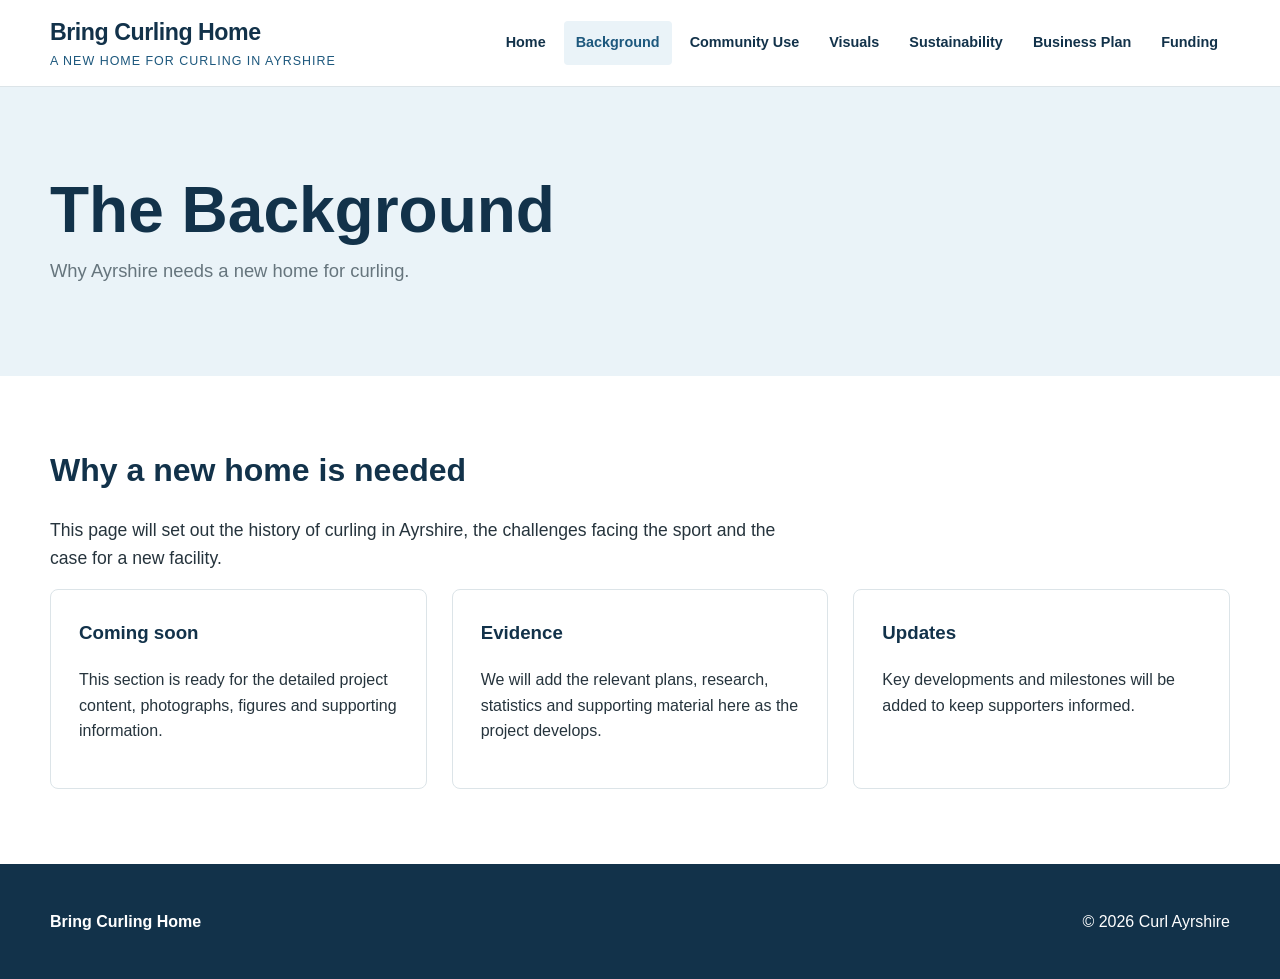
==== background.html @ b16c9050 "Initial commit" ====
<!DOCTYPE html>
<html lang="en-GB">
<head>
    <meta charset="UTF-8">
    <meta name="viewport" content="width=device-width, initial-scale=1.0">
    <meta name="description" content="Why Ayrshire needs a new home for curling.">
    <title>The Background | Bring Curling Home</title>
    <link rel="stylesheet" href="css/styles.css">
</head>
<body>
    <header class="site-header">
        <div class="container header-inner">
            <a class="brand" href="index.html">
                Bring Curling Home
                <span>A new home for curling in Ayrshire</span>
            </a>

            <button class="menu-toggle" aria-label="Open navigation" aria-expanded="false">☰</button>

            <nav class="main-nav" aria-label="Main navigation">
                <ul>
                <li><a href="index.html">Home</a></li>
                <li><a href="background.html" class="active">Background</a></li>
                <li><a href="community-use.html">Community Use</a></li>
                <li><a href="visuals.html">Visuals</a></li>
                <li><a href="sustainability.html">Sustainability</a></li>
                <li><a href="business-plan.html">Business Plan</a></li>
                <li><a href="funding.html">Funding</a></li>
                </ul>
            </nav>
        </div>
    </header>

    <main>
        <section class="page-hero">
            <div class="container">
                <h1>The Background</h1>
                <p>Why Ayrshire needs a new home for curling.</p>
            </div>
        </section>

        <section class="section">
            <div class="container">
                <h2>Why a new home is needed</h2>
                <p class="section-intro">This page will set out the history of curling in Ayrshire, the challenges facing the sport and the case for a new facility.</p>
                <div class="card-grid">
                    <div class="card"><h3>Coming soon</h3><p>This section is ready for the detailed project content, photographs, figures and supporting information.</p></div>
                    <div class="card"><h3>Evidence</h3><p>We will add the relevant plans, research, statistics and supporting material here as the project develops.</p></div>
                    <div class="card"><h3>Updates</h3><p>Key developments and milestones will be added to keep supporters informed.</p></div>
                </div>
            </div>
        </section>
    </main>

    <footer class="site-footer">
        <div class="container footer-inner">
            <p><strong>Bring Curling Home</strong></p>
            <p>&copy; 2026 Curl Ayrshire</p>
        </div>
    </footer>
    <script src="js/script.js"></script>
</body>
</html>
---- css/styles.css ----
/* Bring Curling Home - main stylesheet */

:root {
    --navy: #12324a;
    --blue: #1d587d;
    --light-blue: #eaf3f8;
    --white: #ffffff;
    --off-white: #f7f9fa;
    --text: #26343d;
    --muted: #66757d;
    --max-width: 1180px;
}

* {
    box-sizing: border-box;
}

html {
    scroll-behavior: smooth;
}

body {
    margin: 0;
    font-family: Arial, Helvetica, sans-serif;
    line-height: 1.6;
    color: var(--text);
    background: var(--white);
}

img {
    max-width: 100%;
    height: auto;
    display: block;
}

a {
    color: var(--blue);
}

.container {
    width: min(100% - 40px, var(--max-width));
    margin-inline: auto;
}

/* Header */

.site-header {
    background: var(--white);
    border-bottom: 1px solid #dce4e8;
    position: sticky;
    top: 0;
    z-index: 1000;
}

.header-inner {
    min-height: 86px;
    display: flex;
    align-items: center;
    justify-content: space-between;
    gap: 30px;
}

.brand {
    color: var(--navy);
    text-decoration: none;
    font-weight: 700;
    font-size: 1.45rem;
    letter-spacing: -0.02em;
}

.brand span {
    display: block;
    color: var(--blue);
    font-size: 0.78rem;
    font-weight: 400;
    letter-spacing: 0.08em;
    text-transform: uppercase;
}

/* Navigation */

.main-nav ul {
    list-style: none;
    margin: 0;
    padding: 0;
    display: flex;
    flex-wrap: wrap;
    gap: 6px;
}

.main-nav a {
    display: block;
    padding: 10px 12px;
    color: var(--navy);
    text-decoration: none;
    font-size: 0.9rem;
    font-weight: 600;
    border-radius: 4px;
}

.main-nav a:hover,
.main-nav a.active {
    background: var(--light-blue);
    color: var(--blue);
}

.menu-toggle {
    display: none;
    border: 0;
    background: transparent;
    color: var(--navy);
    font-size: 1.8rem;
    cursor: pointer;
}

/* Hero */

.hero {
    min-height: 500px;
    display: flex;
    align-items: center;
    background:
        linear-gradient(rgba(18, 50, 74, 0.78), rgba(18, 50, 74, 0.78)),
        url("../images/home/hero.jpg") center / cover no-repeat;
    color: var(--white);
}

.hero-content {
    max-width: 760px;
    padding: 80px 0;
}

.hero h1 {
    margin: 0 0 20px;
    font-size: clamp(2.5rem, 6vw, 4.8rem);
    line-height: 1.05;
    letter-spacing: -0.04em;
}

.hero p {
    max-width: 680px;
    margin: 0;
    font-size: 1.25rem;
}

/* Interior page hero */

.page-hero {
    padding: 90px 0;
    background: var(--light-blue);
}

.page-hero h1 {
    margin: 0 0 12px;
    color: var(--navy);
    font-size: clamp(2.3rem, 5vw, 4rem);
    line-height: 1.05;
}

.page-hero p {
    margin: 0;
    max-width: 720px;
    font-size: 1.15rem;
    color: var(--muted);
}

/* Content */

.section {
    padding: 75px 0;
}

.section-alt {
    background: var(--off-white);
}

.section h2 {
    margin-top: 0;
    color: var(--navy);
    font-size: 2rem;
    line-height: 1.2;
}

.section-intro {
    max-width: 760px;
    font-size: 1.1rem;
}

.content-grid {
    display: grid;
    grid-template-columns: repeat(2, minmax(0, 1fr));
    gap: 40px;
    align-items: start;
}

.card-grid {
    display: grid;
    grid-template-columns: repeat(3, minmax(0, 1fr));
    gap: 25px;
}

.card {
    padding: 28px;
    background: var(--white);
    border: 1px solid #dce4e8;
    border-radius: 8px;
}

.card h3 {
    margin-top: 0;
    color: var(--navy);
}

.button {
    display: inline-block;
    margin-top: 24px;
    padding: 12px 22px;
    background: var(--blue);
    color: var(--white);
    text-decoration: none;
    font-weight: 700;
    border-radius: 4px;
}

.button:hover {
    background: var(--navy);
}

/* Footer */

.site-footer {
    padding: 45px 0;
    background: var(--navy);
    color: var(--white);
}

.footer-inner {
    display: flex;
    justify-content: space-between;
    gap: 30px;
    flex-wrap: wrap;
}

.site-footer p {
    margin: 0;
}

.site-footer a {
    color: var(--white);
}

/* Responsive */

@media (max-width: 900px) {
    .menu-toggle {
        display: block;
    }

    .main-nav {
        display: none;
        width: 100%;
    }

    .main-nav.open {
        display: block;
    }

    .header-inner {
        flex-wrap: wrap;
        padding: 15px 0;
    }

    .main-nav ul {
        flex-direction: column;
        padding-bottom: 10px;
    }

    .main-nav a {
        padding: 9px 0;
    }

    .content-grid,
    .card-grid {
        grid-template-columns: 1fr;
    }

    .hero {
        min-height: 440px;
    }
}

@media (max-width: 600px) {
    .container {
        width: min(100% - 28px, var(--max-width));
    }

    .section {
        padding: 55px 0;
    }

    .page-hero {
        padding: 65px 0;
    }
}
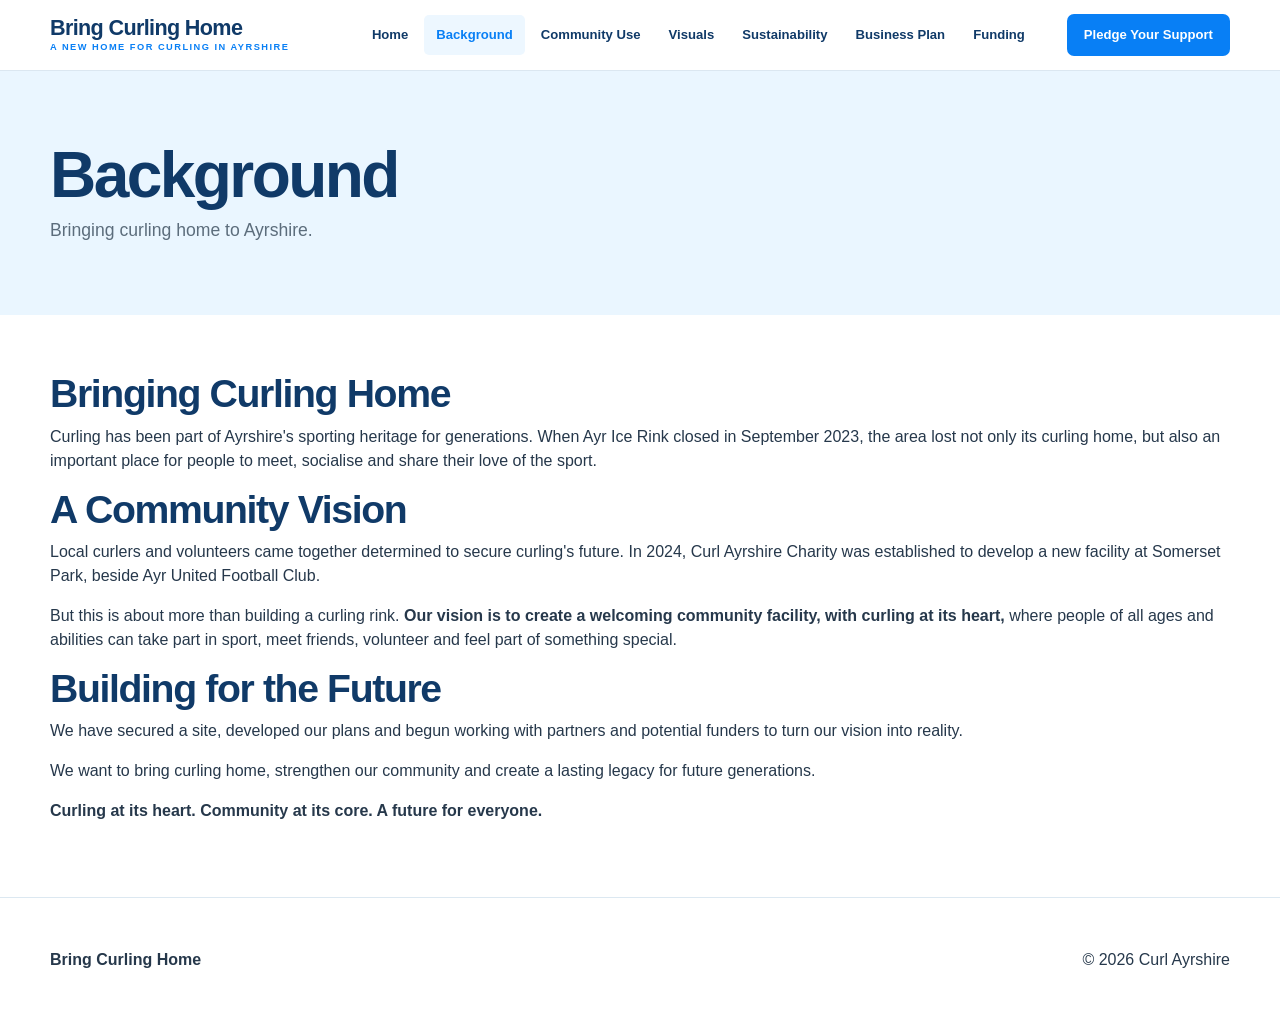
==== commit 6ec7c34f: "populate" ====
--- a/background.html
+++ b/background.html
@@ -28,29 +28,67 @@
                 <li><a href="funding.html">Funding</a></li>
                 </ul>
             </nav>
+            <a class="header-cta"
+   href="https://forms.cloud.microsoft/e/AGbmvTRy5J"
+   target="_blank"
+   rel="noopener noreferrer">Pledge Your Support</a>
         </div>
     </header>
 
-    <main>
-        <section class="page-hero">
-            <div class="container">
-                <h1>The Background</h1>
-                <p>Why Ayrshire needs a new home for curling.</p>
-            </div>
-        </section>
+<main>
+    <section class="page-hero">
+        <div class="container">
+            <h1>Background</h1>
+            <p>Bringing curling home to Ayrshire.</p>
+        </div>
+    </section>
 
-        <section class="section">
-            <div class="container">
-                <h2>Why a new home is needed</h2>
-                <p class="section-intro">This page will set out the history of curling in Ayrshire, the challenges facing the sport and the case for a new facility.</p>
-                <div class="card-grid">
-                    <div class="card"><h3>Coming soon</h3><p>This section is ready for the detailed project content, photographs, figures and supporting information.</p></div>
-                    <div class="card"><h3>Evidence</h3><p>We will add the relevant plans, research, statistics and supporting material here as the project develops.</p></div>
-                    <div class="card"><h3>Updates</h3><p>Key developments and milestones will be added to keep supporters informed.</p></div>
-                </div>
-            </div>
-        </section>
-    </main>
+    <section class="section">
+        <div class="container">
+            <h2>Bringing Curling Home</h2>
+            <p>
+                Curling has been part of Ayrshire's sporting heritage
+                for generations. When Ayr Ice Rink closed in September
+                2023, the area lost not only its curling home, but also
+                an important place for people to meet, socialise and
+                share their love of the sport.
+            </p>
+
+            <h2>A Community Vision</h2>
+            <p>
+                Local curlers and volunteers came together determined
+                to secure curling's future. In 2024, Curl Ayrshire
+                Charity was established to develop a new facility at
+                Somerset Park, beside Ayr United Football Club.
+            </p>
+
+            <p>
+                But this is about more than building a curling rink.
+                <strong>Our vision is to create a welcoming community
+                facility, with curling at its heart,</strong> where
+                people of all ages and abilities can take part in sport,
+                meet friends, volunteer and feel part of something special.
+            </p>
+
+            <h2>Building for the Future</h2>
+            <p>
+                We have secured a site, developed our plans and begun
+                working with partners and potential funders to turn
+                our vision into reality.
+            </p>
+
+            <p>
+                We want to bring curling home, strengthen our community
+                and create a lasting legacy for future generations.
+            </p>
+
+            <p class="section-intro">
+                <strong>Curling at its heart. Community at its core.
+                A future for everyone.</strong>
+            </p>
+        </div>
+    </section>
+</main>
 
     <footer class="site-footer">
         <div class="container footer-inner">
--- a/css/styles.css
+++ b/css/styles.css
@@ -1,304 +1,675 @@
-/* Bring Curling Home - main stylesheet */
+/* Bring Curling Home */
 
 :root {
-    --navy: #12324a;
-    --blue: #1d587d;
-    --light-blue: #eaf3f8;
+    --navy: #103a68;
+    --blue: #087ff5;
+    --blue-dark: #075fba;
+    --sky: #eaf6ff;
+    --pale-blue: #f2f9ff;
+    --text: #26384b;
+    --muted: #5c6d7c;
     --white: #ffffff;
-    --off-white: #f7f9fa;
-    --text: #26343d;
-    --muted: #66757d;
+    --border: #c9dff1;
     --max-width: 1180px;
 }
 
-* {
-    box-sizing: border-box;
-}
-
-html {
-    scroll-behavior: smooth;
-}
+* { box-sizing: border-box; }
+
+html { scroll-behavior: smooth; }
 
 body {
     margin: 0;
     font-family: Arial, Helvetica, sans-serif;
-    line-height: 1.6;
     color: var(--text);
     background: var(--white);
-}
-
-img {
-    max-width: 100%;
-    height: auto;
-    display: block;
-}
-
-a {
-    color: var(--blue);
-}
-
-.container {
-    width: min(100% - 40px, var(--max-width));
-    margin-inline: auto;
-}
+    line-height: 1.5;
+}
+
+img { max-width: 100%; height: auto; display: block; }
+
+a { color: inherit; }
 
 /* Header */
 
 .site-header {
-    background: var(--white);
-    border-bottom: 1px solid #dce4e8;
+    background: rgba(255,255,255,.97);
+    border-bottom: 1px solid #dbe7f1;
     position: sticky;
     top: 0;
     z-index: 1000;
 }
 
 .header-inner {
-    min-height: 86px;
-    display: flex;
-    align-items: center;
-    justify-content: space-between;
+    min-height: 70px;
+    display: flex;
+    align-items: center;
     gap: 30px;
 }
 
 .brand {
-    color: var(--navy);
-    text-decoration: none;
-    font-weight: 700;
-    font-size: 1.45rem;
-    letter-spacing: -0.02em;
+    margin-right: auto;
+    text-decoration: none;
+    color: var(--navy);
+    font-weight: 800;
+    font-size: 1.35rem;
+    line-height: 1.05;
+    letter-spacing: -.03em;
 }
 
 .brand span {
     display: block;
+    margin-top: 4px;
     color: var(--blue);
-    font-size: 0.78rem;
-    font-weight: 400;
-    letter-spacing: 0.08em;
+    font-size: .58rem;
+    letter-spacing: .16em;
     text-transform: uppercase;
-}
-
-/* Navigation */
+    font-weight: 700;
+}
 
 .main-nav ul {
     list-style: none;
+    padding: 0;
     margin: 0;
-    padding: 0;
-    display: flex;
-    flex-wrap: wrap;
-    gap: 6px;
+    display: flex;
+    align-items: center;
+    gap: 4px;
 }
 
 .main-nav a {
     display: block;
     padding: 10px 12px;
-    color: var(--navy);
-    text-decoration: none;
-    font-size: 0.9rem;
-    font-weight: 600;
-    border-radius: 4px;
+    border-radius: 5px;
+    text-decoration: none;
+    color: var(--navy);
+    font-size: .82rem;
+    font-weight: 700;
 }
 
 .main-nav a:hover,
 .main-nav a.active {
-    background: var(--light-blue);
     color: var(--blue);
-}
+    background: #edf7ff;
+}
+
+.header-cta {
+    display: inline-block;
+    padding: 11px 17px;
+    border-radius: 7px;
+    background: var(--blue);
+    color: var(--white) !important;
+    text-decoration: none;
+    font-weight: 700;
+    font-size: .82rem;
+    white-space: nowrap;
+}
+
+.header-cta:hover { background: var(--blue-dark); }
 
 .menu-toggle {
     display: none;
     border: 0;
     background: transparent;
     color: var(--navy);
-    font-size: 1.8rem;
+    font-size: 1.7rem;
     cursor: pointer;
 }
 
-/* Hero */
-
-.hero {
-    min-height: 500px;
-    display: flex;
-    align-items: center;
-    background:
-        linear-gradient(rgba(18, 50, 74, 0.78), rgba(18, 50, 74, 0.78)),
-        url("../images/home/hero.jpg") center / cover no-repeat;
-    color: var(--white);
-}
-
-.hero-content {
-    max-width: 760px;
-    padding: 80px 0;
-}
-
-.hero h1 {
-    margin: 0 0 20px;
-    font-size: clamp(2.5rem, 6vw, 4.8rem);
-    line-height: 1.05;
-    letter-spacing: -0.04em;
-}
-
-.hero p {
-    max-width: 680px;
-    margin: 0;
-    font-size: 1.25rem;
-}
-
-/* Interior page hero */
-
-.page-hero {
-    padding: 90px 0;
-    background: var(--light-blue);
-}
-
-.page-hero h1 {
-    margin: 0 0 12px;
-    color: var(--navy);
-    font-size: clamp(2.3rem, 5vw, 4rem);
-    line-height: 1.05;
-}
-
-.page-hero p {
-    margin: 0;
-    max-width: 720px;
-    font-size: 1.15rem;
-    color: var(--muted);
-}
-
-/* Content */
-
-.section {
-    padding: 75px 0;
-}
-
-.section-alt {
-    background: var(--off-white);
-}
-
-.section h2 {
-    margin-top: 0;
-    color: var(--navy);
-    font-size: 2rem;
-    line-height: 1.2;
-}
-
-.section-intro {
-    max-width: 760px;
-    font-size: 1.1rem;
-}
-
-.content-grid {
-    display: grid;
-    grid-template-columns: repeat(2, minmax(0, 1fr));
-    gap: 40px;
-    align-items: start;
-}
-
-.card-grid {
-    display: grid;
-    grid-template-columns: repeat(3, minmax(0, 1fr));
-    gap: 25px;
-}
-
-.card {
-    padding: 28px;
-    background: var(--white);
-    border: 1px solid #dce4e8;
-    border-radius: 8px;
-}
-
-.card h3 {
-    margin-top: 0;
-    color: var(--navy);
+/* Shared */
+
+.container {
+    width: min(100% - 40px, var(--max-width));
+    margin-inline: auto;
+}
+
+.eyebrow {
+    margin: 0 0 7px;
+    color: var(--navy);
+    font-size: .75rem;
+    font-weight: 800;
+    letter-spacing: .2em;
+    text-transform: uppercase;
 }
 
 .button {
-    display: inline-block;
-    margin-top: 24px;
-    padding: 12px 22px;
+    display: inline-flex;
+    align-items: center;
+    gap: 12px;
+    padding: 13px 20px;
+    border-radius: 6px;
     background: var(--blue);
     color: var(--white);
     text-decoration: none;
     font-weight: 700;
-    border-radius: 4px;
-}
-
-.button:hover {
+    font-size: .9rem;
+}
+
+.button:hover { background: var(--blue-dark); }
+
+.button-outline {
+    background: transparent;
+    border: 2px solid var(--white);
+}
+
+.button-outline:hover {
+    background: var(--white);
+    color: var(--navy);
+}
+
+.button::after {
+    content: "→";
+    font-size: 1.1rem;
+}
+
+/* Homepage hero */
+
+.hero {
+    min-height: 515px;
+    display: flex;
+    align-items: center;
+    color: var(--white);
+    background:
+        linear-gradient(90deg, rgba(4,30,56,.88) 0%, rgba(4,30,56,.68) 42%, rgba(4,30,56,.18) 75%),
+        url("../images/home/hero-temp.jpg") center / cover no-repeat;
+}
+
+.hero-content {
+    max-width: 610px;
+    padding: 80px 0;
+}
+
+.hero .eyebrow { color: var(--white); }
+
+.hero h1 {
+    margin: 0 0 14px;
+    font-size: clamp(3.1rem, 6vw, 5rem);
+    line-height: .94;
+    letter-spacing: -.045em;
+}
+
+.hero p {
+    max-width: 560px;
+    margin: 0 0 24px;
+    font-size: 1.15rem;
+    line-height: 1.35;
+    font-weight: 600;
+}
+
+.hero-actions {
+    display: flex;
+    flex-wrap: wrap;
+    gap: 14px;
+}
+
+/* Sections */
+
+.section { padding: 58px 0; }
+
+.section-alt { background: var(--sky); }
+
+.section h2 {
+    margin: 0 0 9px;
+    color: var(--navy);
+    font-size: clamp(2rem, 3.25vw, 2.45rem);
+    line-height: 1.08;
+    letter-spacing: -.035em;
+}
+
+.section p { margin-top: 0; }
+
+.split {
+    display: grid;
+    grid-template-columns: 0.92fr 1.32fr;
+    gap: 54px;
+    align-items: center;
+}
+
+.split-image {
+    border-radius: 6px;
+    overflow: hidden;
+}
+
+.split-image img {
+    width: 100%;
+    height: 320px;
+    object-fit: cover;
+    object-position: center;
+}
+
+.section-copy { max-width: 560px; }
+
+.section-copy .button { margin-top: 8px; }
+
+/* Three feature points */
+
+.feature-intro {
+    max-width: 760px;
+    margin-bottom: 26px;
+}
+
+.features {
+    display: grid;
+    grid-template-columns: repeat(3, 1fr);
+    gap: 0;
+}
+
+.feature {
+    padding: 12px 28px 8px 0;
+    display: grid;
+    grid-template-columns: 58px 1fr;
+    gap: 16px;
+    border-right: 1px solid #a8d1ee;
+}
+
+.feature + .feature {
+    padding-left: 28px;
+}
+
+.feature:last-child {
+    border-right: 0;
+    padding-right: 0;
+}
+
+.feature-icon {
+    width: 58px;
+    height: 58px;
+    display: grid;
+    place-items: center;
+    border: 1px solid #a8d8ff;
+    border-radius: 50%;
+    background: #f4fbff;
+    color: var(--blue);
+    font-size: 1.55rem;
+    font-weight: 800;
+}
+
+.feature h3 {
+    margin: 2px 0 5px;
+    color: var(--navy);
+    font-size: 1.02rem;
+}
+
+.feature p {
+    margin: 0;
+    font-size: .9rem;
+}
+
+/* Image cards */
+
+.image-cards {
+    display: grid;
+    grid-template-columns: repeat(3, 1fr);
+    gap: 16px;
+}
+
+.image-card {
+    position: relative;
+    min-height: 220px;
+    overflow: hidden;
+    border-radius: 6px;
+    color: var(--white);
+    text-decoration: none;
     background: var(--navy);
 }
 
+.image-card img {
+    width: 100%;
+    height: 100%;
+    min-height: 190px;
+    object-fit: cover;
+    transition: transform .25s ease;
+}
+
+.image-card:hover img { transform: scale(1.03); }
+
+.image-card::after {
+    content: "";
+    position: absolute;
+    inset: 35% 0 0;
+    background: linear-gradient(transparent, rgba(0,22,46,.92));
+}
+
+.image-card-content {
+    position: absolute;
+    z-index: 2;
+    left: 20px;
+    right: 20px;
+    bottom: 18px;
+}
+
+.image-card h3 {
+    margin: 0 0 3px;
+    font-size: 1.3rem;
+}
+
+.image-card p {
+    margin: 0;
+    max-width: 270px;
+    font-size: .82rem;
+}
+
+/* Progress */
+
+.progress {
+    display: grid;
+    grid-template-columns: repeat(4, 1fr);
+    gap: 0;
+    margin-top: 28px;
+}
+
+.progress-item {
+    position: relative;
+    padding-right: 24px;
+}
+
+.progress-item:not(:last-child)::after {
+    content: "";
+    position: absolute;
+    top: 21px;
+    left: 45px;
+    right: 10px;
+    height: 3px;
+    background: #8bc7f6;
+}
+
+.progress-icon {
+    position: relative;
+    z-index: 2;
+    width: 44px;
+    height: 44px;
+    display: grid;
+    place-items: center;
+    margin-bottom: 10px;
+    border: 2px solid #82c6fa;
+    border-radius: 50%;
+    background: var(--white);
+    color: var(--blue);
+    font-weight: 800;
+}
+
+.progress h3 {
+    margin: 0 0 4px;
+    color: var(--navy);
+    font-size: .95rem;
+}
+
+.progress p {
+    margin: 0;
+    font-size: .82rem;
+    max-width: 220px;
+}
+
+.progress-heading {
+    display: flex;
+    align-items: end;
+    justify-content: space-between;
+    gap: 20px;
+}
+
+.progress-link {
+    color: var(--blue);
+    border: 1px solid #8bc7f6;
+    padding: 8px 14px;
+    border-radius: 5px;
+    text-decoration: none;
+    font-size: .82rem;
+    font-weight: 700;
+}
+
+/* Support banner */
+
+.support {
+    padding: 55px 0;
+    color: var(--white);
+    background:
+        linear-gradient(90deg, rgba(3,30,57,.92), rgba(3,30,57,.6)),
+        url("../images/home/hero-temp.jpg") center / cover no-repeat;
+}
+
+.support-inner {
+    display: grid;
+    grid-template-columns: 1.3fr .8fr;
+    gap: 50px;
+    align-items: center;
+}
+
+.support h2 {
+    margin: 0 0 8px;
+    color: var(--white);
+    font-size: clamp(2rem, 4vw, 2.7rem);
+}
+
+.support p {
+    max-width: 650px;
+    margin: 0;
+    font-size: 1rem;
+}
+
+.support-actions {
+    display: flex;
+    flex-direction: column;
+    gap: 12px;
+}
+
+/* Interior page hero */
+
+.page-hero {
+    padding: 72px 0;
+    background: var(--sky);
+}
+
+.page-hero h1 {
+    margin: 0 0 10px;
+    color: var(--navy);
+    font-size: clamp(2.5rem, 5vw, 4rem);
+    line-height: 1;
+    letter-spacing: -.04em;
+}
+
+.page-hero p {
+    max-width: 760px;
+    margin: 0;
+    color: var(--muted);
+    font-size: 1.1rem;
+}
+
 /* Footer */
 
 .site-footer {
-    padding: 45px 0;
-    background: var(--navy);
-    color: var(--white);
+    padding: 34px 0;
+    background: var(--white);
+    border-top: 1px solid #dce8f1;
 }
 
 .footer-inner {
     display: flex;
+    align-items: center;
     justify-content: space-between;
-    gap: 30px;
+    gap: 25px;
     flex-wrap: wrap;
 }
 
-.site-footer p {
-    margin: 0;
-}
-
-.site-footer a {
-    color: var(--white);
+.footer-brand {
+    color: var(--navy);
+    font-weight: 800;
+    font-size: 1.05rem;
+}
+
+.footer-links {
+    display: flex;
+    flex-wrap: wrap;
+    gap: 16px;
+}
+
+.footer-links a {
+    color: var(--navy);
+    text-decoration: none;
+    font-size: .78rem;
+    font-weight: 700;
+}
+
+.footer-charity {
+    color: var(--blue);
+    text-decoration: none;
+    font-size: .78rem;
+    font-weight: 700;
 }
 
 /* Responsive */
 
-@media (max-width: 900px) {
-    .menu-toggle {
-        display: block;
+@media (max-width: 1000px) {
+    .main-nav a { padding-inline: 8px; font-size: .78rem; }
+    .header-cta { display: none; }
+}
+
+@media (max-width: 850px) {
+    .menu-toggle { display: block; }
+
+    .header-inner {
+        min-height: 68px;
+        flex-wrap: wrap;
+        padding: 10px 0;
     }
 
     .main-nav {
         display: none;
         width: 100%;
-    }
-
-    .main-nav.open {
-        display: block;
-    }
-
-    .header-inner {
-        flex-wrap: wrap;
-        padding: 15px 0;
-    }
+        order: 3;
+    }
+
+    .main-nav.open { display: block; }
 
     .main-nav ul {
         flex-direction: column;
-        padding-bottom: 10px;
-    }
-
-    .main-nav a {
-        padding: 9px 0;
-    }
-
-    .content-grid,
-    .card-grid {
+        align-items: stretch;
+        padding-bottom: 8px;
+    }
+
+    .main-nav a { padding: 9px 4px; }
+
+    .split,
+    .support-inner {
         grid-template-columns: 1fr;
     }
 
-    .hero {
-        min-height: 440px;
-    }
+    .features,
+    .image-cards {
+        grid-template-columns: 1fr;
+        gap: 20px;
+    }
+
+    .feature,
+    .feature + .feature {
+        padding: 15px 0;
+        border-right: 0;
+        border-bottom: 1px solid #a8d1ee;
+    }
+
+    .feature:last-child { border-bottom: 0; }
+
+    .progress {
+        grid-template-columns: 1fr 1fr;
+        gap: 28px 20px;
+    }
+
+    .progress-item::after { display: none; }
 }
 
 @media (max-width: 600px) {
-    .container {
-        width: min(100% - 28px, var(--max-width));
-    }
-
-    .section {
-        padding: 55px 0;
-    }
-
-    .page-hero {
-        padding: 65px 0;
-    }
-}
+    .container { width: min(100% - 28px, var(--max-width)); }
+    .hero { min-height: 520px; }
+    .hero-content { padding: 65px 0; }
+    .hero h1 { font-size: 3rem; }
+    .section { padding: 48px 0; }
+    .progress { grid-template-columns: 1fr; }
+    .progress-heading { align-items: start; flex-direction: column; }
+}
+
+.funding-list {
+    padding-left: 22px;
+    margin-bottom: 30px;
+}
+
+.funding-list li {
+    margin-bottom: 8px;
+}
+
+.funding-actions .card {
+    height: 100%;
+}
+
+.pledge-content {
+    display: flex;
+    align-items: center;
+    gap: 16px;
+}
+
+.pledge-text {
+    flex: 1;
+    min-width: 0;
+}
+
+.pledge-qr {
+    display: block;
+    width: 120px;
+    height: auto;
+    flex-shrink: 0;
+}
+
+@media (max-width: 600px) {
+    .pledge-content {
+        align-items: flex-start;
+        gap: 10px;
+    }
+
+    .pledge-qr {
+        width: 95px;
+    }
+}
+/* Funding page action tiles */
+.funding-actions {
+    display: grid;
+    grid-template-columns: repeat(2, minmax(0, 1fr));
+    gap: 24px;
+    margin-top: 24px;
+}
+
+.funding-actions .card {
+    box-sizing: border-box;
+    padding: 24px;
+    border: 1px solid #dce5ef;
+    border-radius: 10px;
+    background: #f8fbff;
+}
+
+.funding-actions .card h3 {
+    margin-top: 0;
+}
+
+.pledge-content {
+    display: flex;
+    align-items: center;
+    gap: 20px;
+}
+
+.pledge-text {
+    flex: 1;
+    min-width: 0;
+}
+
+.pledge-qr {
+    display: block;
+    width: 140px;
+    max-width: 40%;
+    height: auto;
+    flex-shrink: 0;
+}
+
+@media (max-width: 650px) {
+    .funding-actions {
+        grid-template-columns: 1fr;
+    }
+
+    .pledge-qr {
+        width: 110px;
+    }
+}
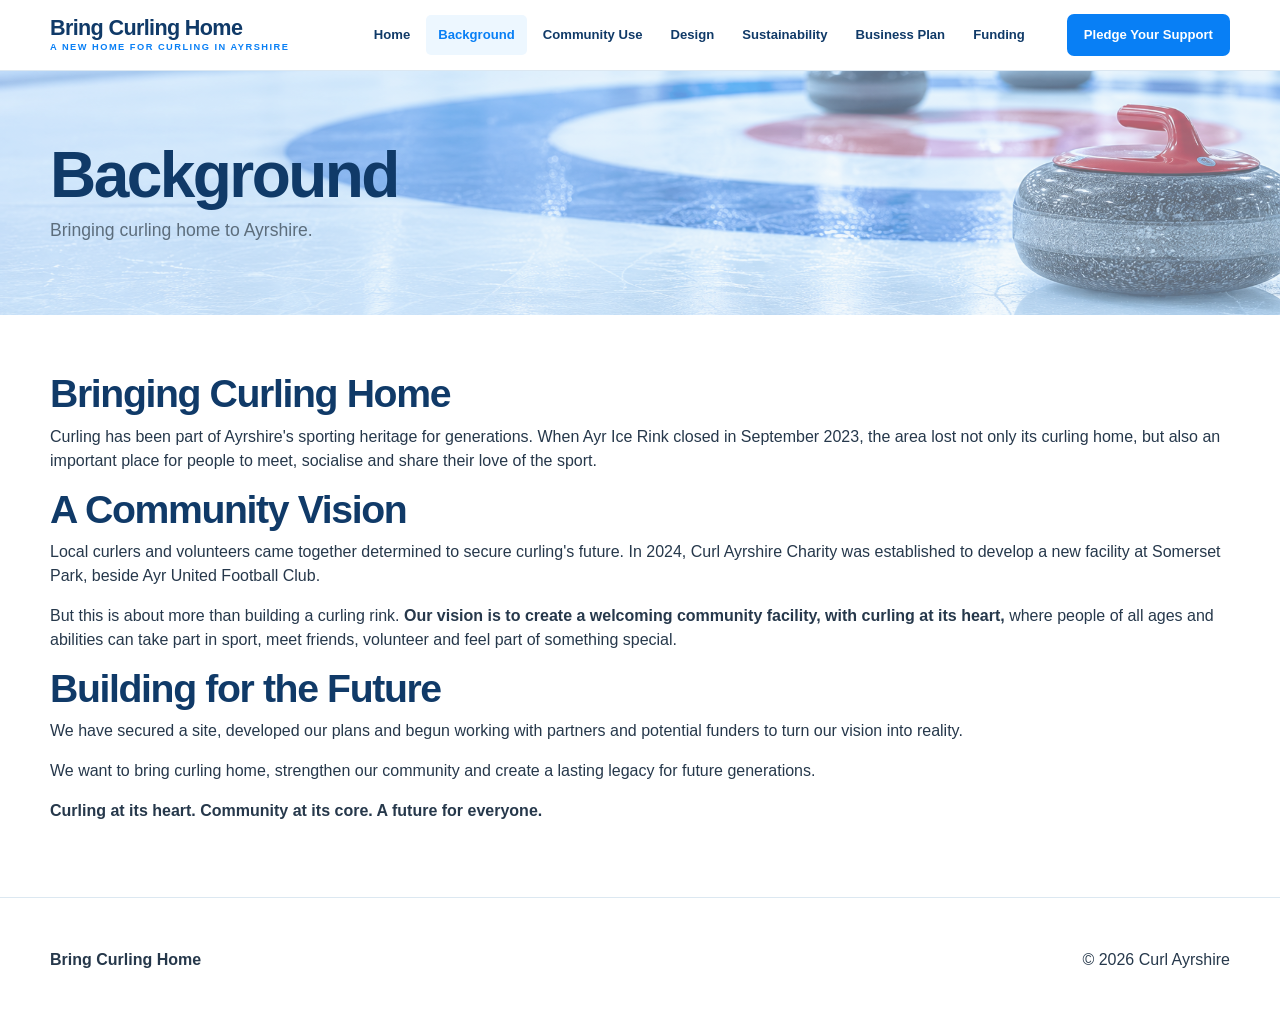
==== commit a4ddbc21: "nav" ====
--- a/background.html
+++ b/background.html
@@ -22,7 +22,7 @@
                 <li><a href="index.html">Home</a></li>
                 <li><a href="background.html" class="active">Background</a></li>
                 <li><a href="community-use.html">Community Use</a></li>
-                <li><a href="visuals.html">Visuals</a></li>
+                <li><a href="visuals.html">Design</a></li>
                 <li><a href="sustainability.html">Sustainability</a></li>
                 <li><a href="business-plan.html">Business Plan</a></li>
                 <li><a href="funding.html">Funding</a></li>
--- a/css/styles.css
+++ b/css/styles.css
@@ -454,7 +454,12 @@
 
 .page-hero {
     padding: 72px 0;
-    background: var(--sky);
+    background:
+        linear-gradient(
+            rgba(235, 244, 250, 0.40),
+            rgba(235, 244, 250, 0.40)
+        ),
+        url("../images/hero-images/hero-curling2.png") center / cover no-repeat;
 }
 
 .page-hero h1 {
@@ -673,3 +678,336 @@
         width: 110px;
     }
 }
+/* VISUALS GALLERY */
+.visuals-gallery {
+    display: grid;
+    grid-template-columns: repeat(3, minmax(0, 1fr));
+    gap: 28px;
+    margin-top: 30px;
+}
+
+.visuals-gallery figure {
+    margin: 0;
+}
+
+.visuals-gallery img {
+    display: block;
+    width: 100%;
+    height: 220px;
+    object-fit: contain;
+    background: #f5f7fa;
+    border-radius: 8px;
+    cursor: pointer;
+}
+
+.visuals-gallery figcaption {
+    margin-top: 10px;
+    color: #52647a;
+    font-size: 0.95rem;
+    line-height: 1.5;
+}
+
+@media (max-width: 700px) {
+    .visuals-gallery {
+        grid-template-columns: 1fr;
+    }
+
+    .visuals-gallery figure:last-child {
+        grid-column: auto;
+    }
+}
+.lightbox-caption {
+    color: #fff;
+    text-align: center;
+    margin: 14px 0 0;
+}
+
+.lightbox-close {
+    position: absolute;
+    top: 12px;
+    right: 24px;
+    border: 0;
+    background: transparent;
+    color: #fff;
+    font-size: 42px;
+    line-height: 1;
+    cursor: pointer;
+}
+
+body.lightbox-open {
+    overflow: hidden;
+}
+/* Project image lightbox */
+.lightbox {
+    display: none;
+    position: fixed;
+    inset: 0;
+    z-index: 9999;
+    background: rgba(0, 0, 0, 0.92);
+    align-items: center;
+    justify-content: center;
+    flex-direction: column;
+    padding: 24px;
+    box-sizing: border-box;
+}
+
+.lightbox.is-open {
+    display: flex;
+}
+
+.lightbox-image {
+    display: block;
+    max-width: 95%;
+    max-height: 82vh;
+    width: auto;
+    height: auto;
+    object-fit: contain;
+}
+
+.lightbox-caption {
+    color: #fff;
+    text-align: center;
+    margin: 14px 0 0;
+}
+
+.lightbox-close {
+    position: absolute;
+    top: 12px;
+    right: 24px;
+    border: 0;
+    background: transparent;
+    color: #fff;
+    font-size: 42px;
+    line-height: 1;
+    cursor: pointer;
+}
+
+body.lightbox-open {
+    overflow: hidden;
+}
+.visuals-site-section {
+    padding-top: 5px;
+}
+
+
+.visuals-intro-section {
+        padding-bottom: 10px;
+}
+.visuals-design-brief {
+    padding-top: 5px;
+    padding-bottom: 10px;
+}
+
+/* Pledge Progress Tank */
+.pledge-progress-section {
+    padding-top: 30px;
+    padding-bottom: 40px;
+}
+
+.pledge-progress-card {
+    text-align: center;
+    background: #f0f7ff;
+    border: 1px solid #d7e8fa;
+    border-radius: 18px;
+    padding: 35px 24px;
+}
+
+.pledge-progress-card h2 {
+    margin-top: 0;
+    margin-bottom: 12px;
+    color: #123f73;
+}
+
+.pledge-progress-intro {
+    margin-bottom: 28px;
+    color: #36516d;
+}
+
+.pledge-tank {
+    position: relative;
+    width: 190px;
+    height: 300px;
+    margin: 0 auto 20px;
+    overflow: hidden;
+    border: 5px solid #8bb6d9;
+    border-radius: 28px 28px 35px 35px;
+    background: rgba(255, 255, 255, 0.8);
+    box-shadow:
+        inset 10px 0 15px rgba(255, 255, 255, 0.8),
+        0 8px 18px rgba(18, 63, 115, 0.12);
+}
+
+.pledge-water {
+    position: absolute;
+    bottom: 0;
+    left: 0;
+    width: 100%;
+    height: 0%;
+    overflow: hidden;
+    background: linear-gradient(
+        180deg,
+        #66c8f2 0%,
+        #168be0 45%,
+        #0863b5 100%
+    );
+    transition: height 8s ease-in-out;
+}
+
+.pledge-wave {
+    position: absolute;
+    top: -15px;
+    left: -50%;
+    width: 200%;
+    height: 30px;
+    border-radius: 42%;
+    background: rgba(255, 255, 255, 0.42);
+    animation: pledge-wave-motion 5s linear infinite;
+}
+
+.pledge-wave-two {
+    top: -10px;
+    background: rgba(255, 255, 255, 0.22);
+    animation-duration: 7s;
+    animation-direction: reverse;
+}
+
+@keyframes pledge-wave-motion {
+    from {
+        transform: translateX(0) rotate(0deg);
+    }
+    to {
+        transform: translateX(25%) rotate(360deg);
+    }
+}
+
+.pledge-tank-label {
+    position: absolute;
+    z-index: 2;
+    top: 50%;
+    left: 50%;
+    display: flex;
+    flex-direction: column;
+    align-items: center;
+    gap: 5px;
+    width: max-content;
+    max-width: 90%;
+    padding: 12px 15px;
+    transform: translate(-50%, -50%);
+    border-radius: 12px;
+    background: rgba(255, 255, 255, 0.92);
+    color: #123f73;
+    box-shadow: 0 3px 12px rgba(0, 0, 0, 0.12);
+}
+
+.pledge-tank-label strong {
+    font-size: 25px;
+    line-height: 1.2;
+}
+
+.pledge-tank-label span {
+    font-size: 13px;
+}
+
+.pledge-progress-total {
+    margin: 15px 0 5px;
+    color: #123f73;
+    font-size: 18px;
+}
+
+.pledge-progress-total strong {
+    font-size: 23px;
+}
+
+.pledge-progress-percentage {
+    margin: 8px 0 0;
+    color: #0879cf;
+    font-weight: 700;
+    font-size: 17px;
+}
+
+@media (max-width: 600px) {
+    .pledge-progress-card {
+        padding: 28px 14px;
+    }
+
+    .pledge-tank {
+        width: 165px;
+        height: 270px;
+    }
+
+    .pledge-tank-label strong {
+        font-size: 22px;
+    }
+}
+
+@media (prefers-reduced-motion: reduce) {
+    .pledge-water {
+        transition: none;
+    }
+
+    .pledge-wave {
+        animation: none;
+    }
+}
+/* Pledge thermometer background */
+.pledge-showcase {
+    background:
+        linear-gradient(
+            rgba(8, 39, 76, 0.82),
+            rgba(8, 39, 76, 0.88)
+        ),
+        url("../images/home/hero-temp.jpg") center / cover no-repeat;
+    color: #ffffff;
+    border: none;
+    border-radius: 18px;
+}
+
+.pledge-showcase h2,
+.pledge-showcase p,
+.pledge-showcase strong {
+    color: #ffffff;
+}
+.pledge-progress-card {
+    background:
+    linear-gradient(
+        rgba(8, 39, 76, 0.35),
+        rgba(8, 39, 76, 0.45)
+    ),
+    url("../images/home/hero-temp.jpg") center / cover no-repeat;
+
+    color: #ffffff;
+    border: 1px solid rgba(255, 255, 255, 0.25);
+    border-radius: 18px;
+}
+
+.pledge-progress-card h2,
+.pledge-progress-card p,
+.pledge-progress-card strong,
+.pledge-progress-card .pledge-progress-intro,
+.pledge-progress-card .pledge-tank-label,
+.pledge-progress-card .pledge-tank-label span {
+    color: #ffffff;
+}
+.pledge-tank-label,
+.pledge-tank-label strong,
+.pledge-tank-label span {
+    color: #123f70;
+}
+.pledge-tank-label span {
+    color: #123f70 !important;
+    opacity: 1 !important;
+    text-shadow: none !important;
+}
+/* Caption beneath the homepage building image */
+.split-image figure {
+    margin: 0;
+}
+
+.split-image figcaption {
+    margin-top: 8px;
+    font-size: 0.85rem;
+    line-height: 1.4;
+    color: #666;
+    text-align: center;
+    font-style: italic;
+}
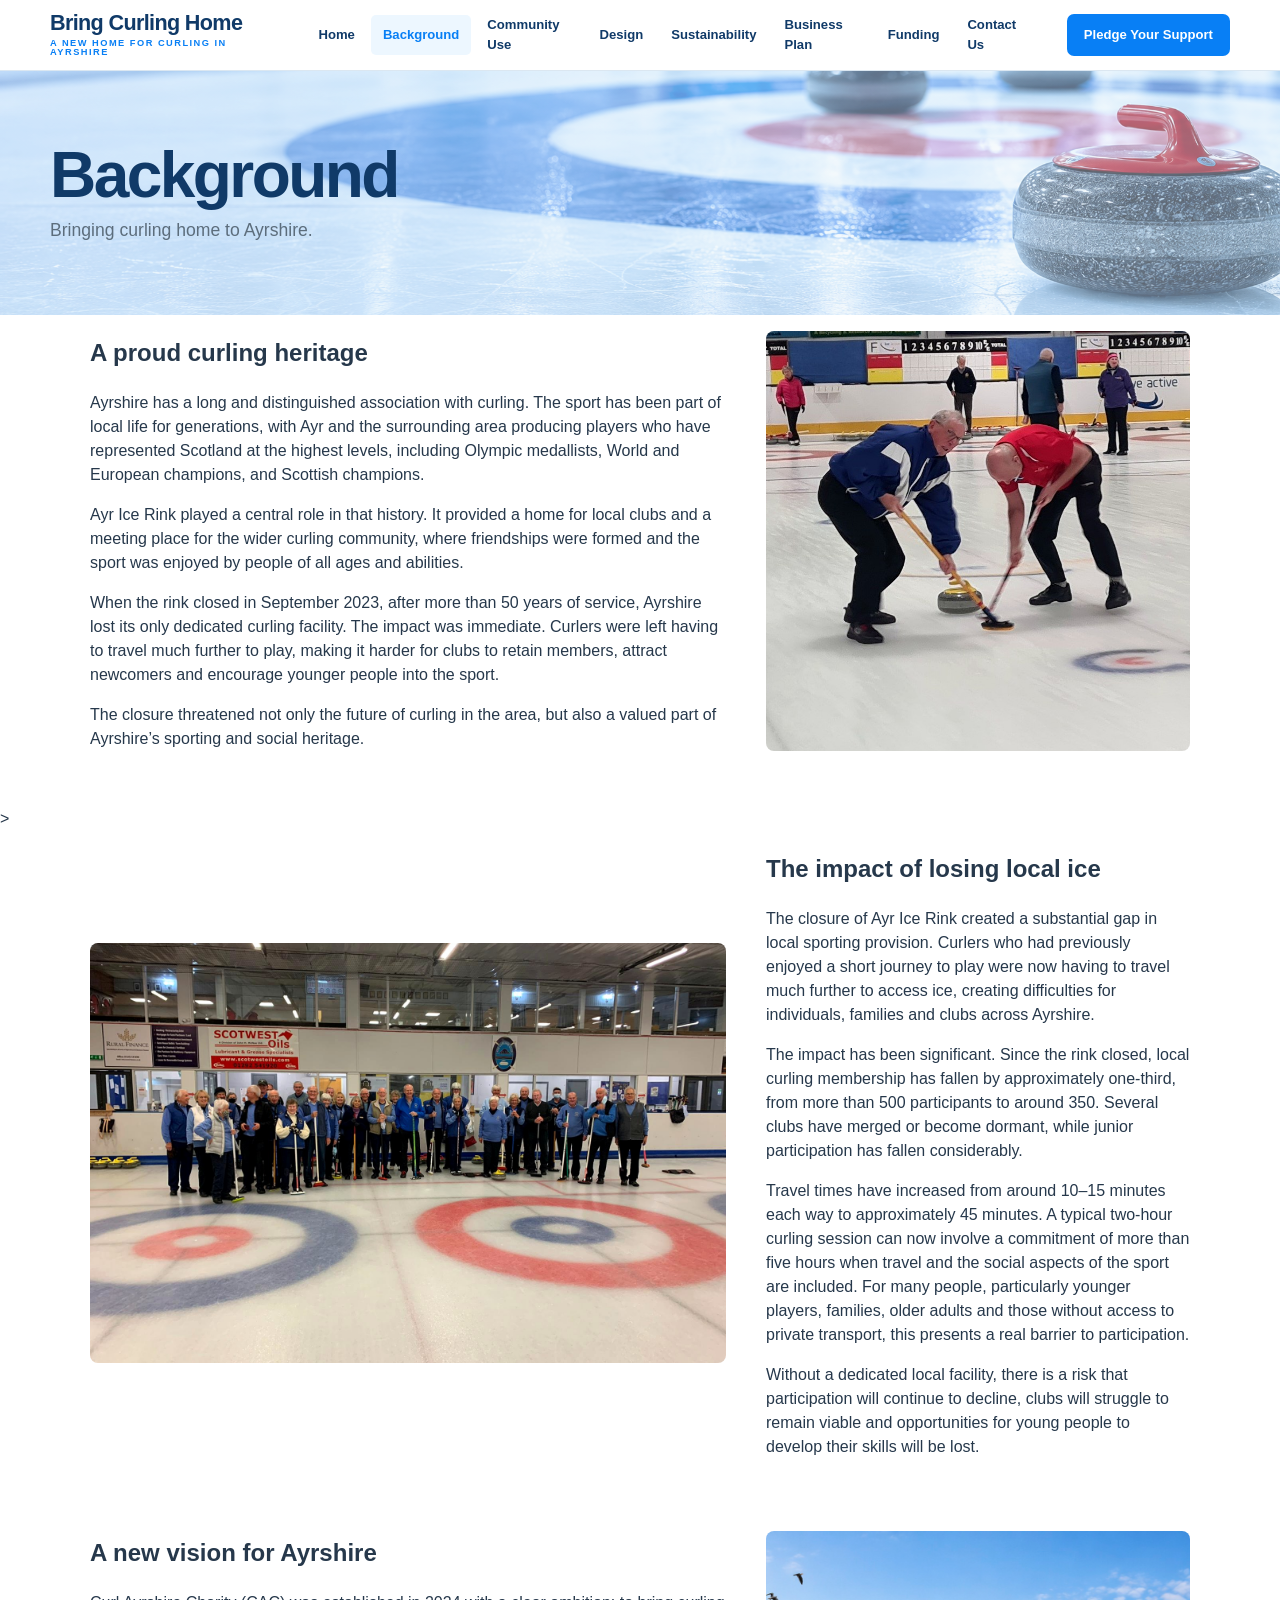
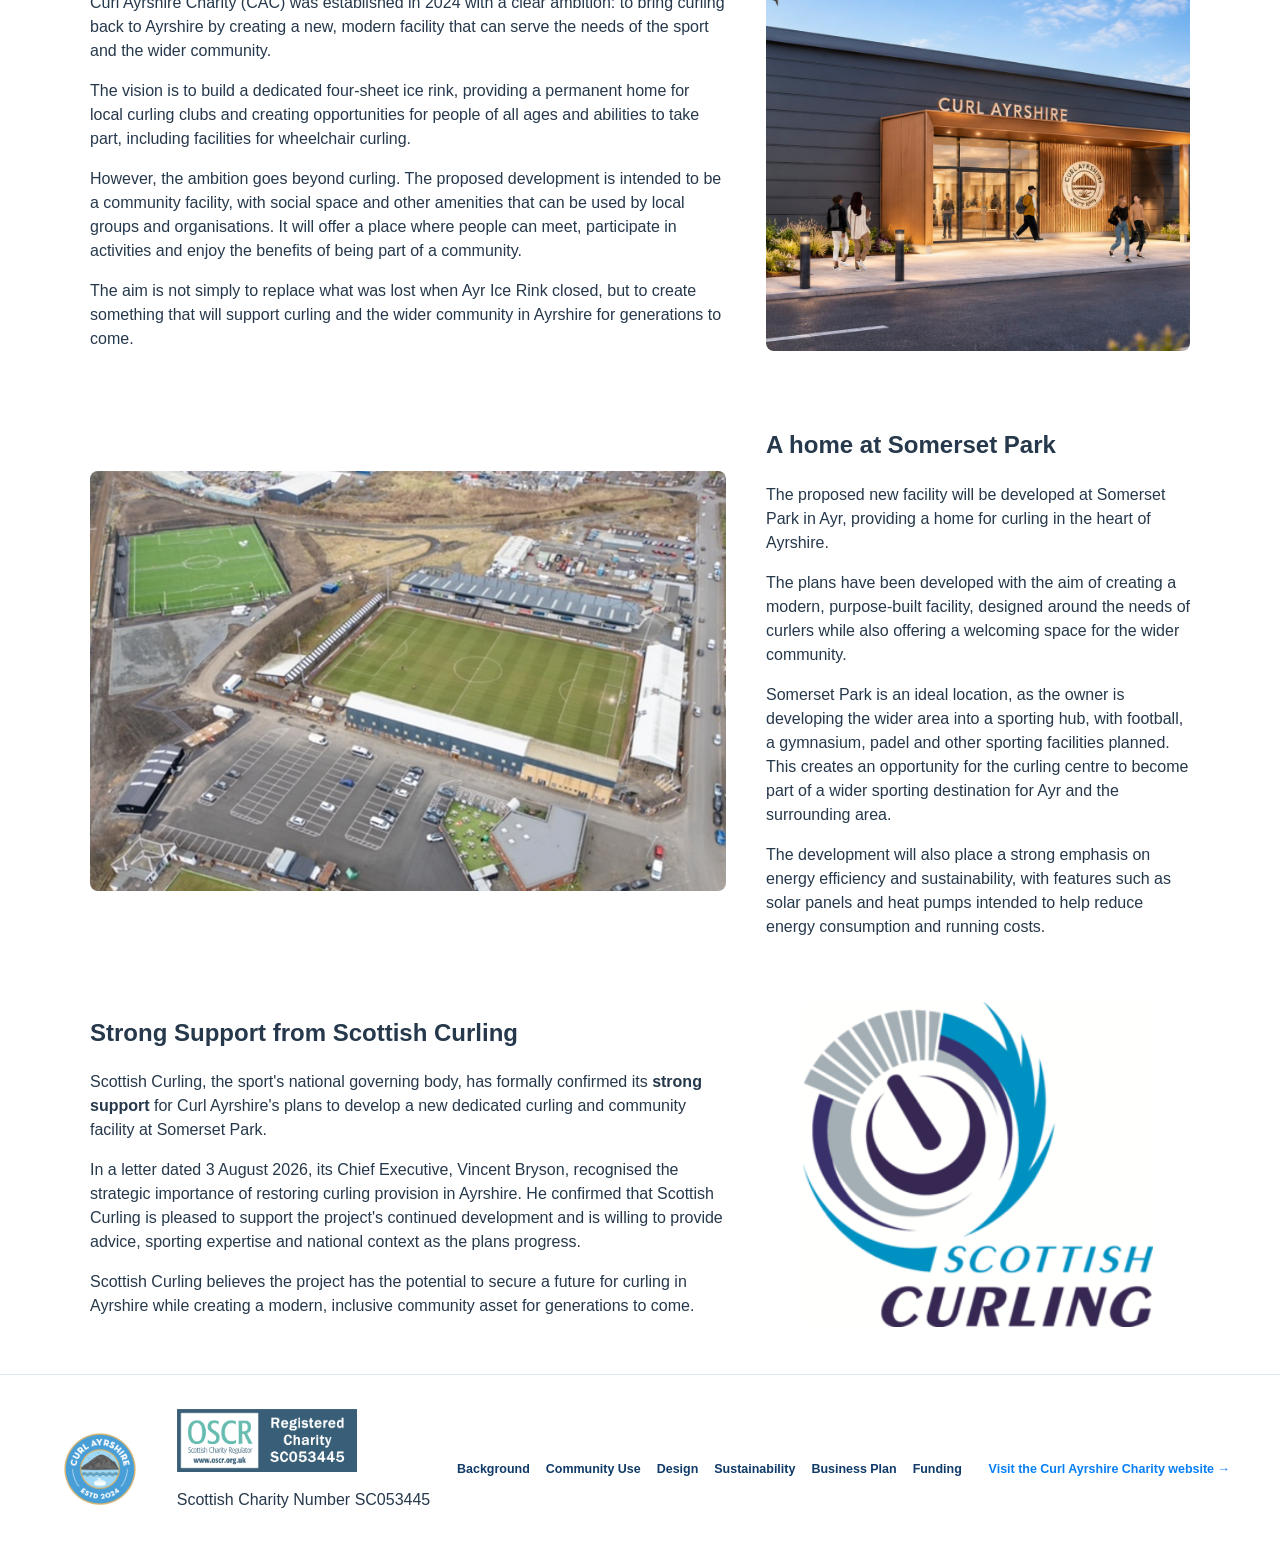
==== commit 0c38ffd1: "major update" ====
--- a/background.html
+++ b/background.html
@@ -7,7 +7,7 @@
     <title>The Background | Bring Curling Home</title>
     <link rel="stylesheet" href="css/styles.css">
 </head>
-<body>
+<body class="background-page">
     <header class="site-header">
         <div class="container header-inner">
             <a class="brand" href="index.html">
@@ -26,6 +26,7 @@
                 <li><a href="sustainability.html">Sustainability</a></li>
                 <li><a href="business-plan.html">Business Plan</a></li>
                 <li><a href="funding.html">Funding</a></li>
+                <li><a href="contact.html">Contact Us</a></li>
                 </ul>
             </nav>
             <a class="header-cta"
@@ -43,57 +44,136 @@
         </div>
     </section>
 
-    <section class="section">
-        <div class="container">
-            <h2>Bringing Curling Home</h2>
-            <p>
-                Curling has been part of Ayrshire's sporting heritage
-                for generations. When Ayr Ice Rink closed in September
-                2023, the area lost not only its curling home, but also
-                an important place for people to meet, socialise and
-                share their love of the sport.
-            </p>
+    <section class="content-section">
+        <div class="background-feature">
+            <div class="background-text">
+                <h2>A proud curling heritage</h2>
 
-            <h2>A Community Vision</h2>
-            <p>
-                Local curlers and volunteers came together determined
-                to secure curling's future. In 2024, Curl Ayrshire
-                Charity was established to develop a new facility at
-                Somerset Park, beside Ayr United Football Club.
-            </p>
+                <p>Ayrshire has a long and distinguished association with curling. The sport has been part of local life for generations, with Ayr and the surrounding area producing players who have represented Scotland at the highest levels, including Olympic medallists, World and European champions, and Scottish champions.</p>
 
-            <p>
-                But this is about more than building a curling rink.
-                <strong>Our vision is to create a welcoming community
-                facility, with curling at its heart,</strong> where
-                people of all ages and abilities can take part in sport,
-                meet friends, volunteer and feel part of something special.
-            </p>
+                <p>Ayr Ice Rink played a central role in that history. It provided a home for local clubs and a meeting place for the wider curling community, where friendships were formed and the sport was enjoyed by people of all ages and abilities.</p>
 
-            <h2>Building for the Future</h2>
-            <p>
-                We have secured a site, developed our plans and begun
-                working with partners and potential funders to turn
-                our vision into reality.
-            </p>
+                <p>When the rink closed in September 2023, after more than 50 years of service, Ayrshire lost its only dedicated curling facility. The impact was immediate. Curlers were left having to travel much further to play, making it harder for clubs to retain members, attract newcomers and encourage younger people into the sport.</p>
 
-            <p>
-                We want to bring curling home, strengthen our community
-                and create a lasting legacy for future generations.
-            </p>
+                <p>The closure threatened not only the future of curling in the area, but also a valued part of Ayrshire’s sporting and social heritage.</p>
+            </div>
 
-            <p class="section-intro">
-                <strong>Curling at its heart. Community at its core.
-                A future for everyone.</strong>
-            </p>
+            <div class="background-image">
+                <img src="images/background/blue-jacket-sweeping.jpg"
+                     alt="A curler sweeping a stone on the ice">
+            </div>
         </div>
-    </section>
+</section>
+
+<section class="content-section">>
+        <div class="background-feature background-feature-reverse">
+
+            <div class="background-text">
+                <h2>The impact of losing local ice</h2>
+
+                <p>The closure of Ayr Ice Rink created a substantial gap in local sporting provision. Curlers who had previously enjoyed a short journey to play were now having to travel much further to access ice, creating difficulties for individuals, families and clubs across Ayrshire.</p>
+
+                <p>The impact has been significant. Since the rink closed, local curling membership has fallen by approximately one-third, from more than 500 participants to around 350. Several clubs have merged or become dormant, while junior participation has fallen considerably.</p>
+
+                <p>Travel times have increased from around 10–15 minutes each way to approximately 45 minutes. A typical two-hour curling session can now involve a commitment of more than five hours when travel and the social aspects of the sport are included. For many people, particularly younger players, families, older adults and those without access to private transport, this presents a real barrier to participation.</p>
+
+                <p>Without a dedicated local facility, there is a risk that participation will continue to decline, clubs will struggle to remain viable and opportunities for young people to develop their skills will be lost.</p>
+            </div>
+
+            <div class="background-image">
+                <img src="images/background/curling-growing-group.jpg"
+     alt="A group of curlers together">
+            </div>
+
+        </div>
+   </section>
+
+<section class="content-section">
+        <div class="background-feature">
+
+            <div class="background-text">
+                <h2>A new vision for Ayrshire</h2>
+
+                <p>Curl Ayrshire Charity (CAC) was established in 2024 with a clear ambition: to bring curling back to Ayrshire by creating a new, modern facility that can serve the needs of the sport and the wider community.</p>
+
+                <p>The vision is to build a dedicated four-sheet ice rink, providing a permanent home for local curling clubs and creating opportunities for people of all ages and abilities to take part, including facilities for wheelchair curling.</p>
+
+                <p>However, the ambition goes beyond curling. The proposed development is intended to be a community facility, with social space and other amenities that can be used by local groups and organisations. It will offer a place where people can meet, participate in activities and enjoy the benefits of being part of a community.</p>
+
+                <p>The aim is not simply to replace what was lost when Ayr Ice Rink closed, but to create something that will support curling and the wider community in Ayrshire for generations to come.</p>
+            </div>
+
+            <div class="background-image">
+                <img src="images/visuals/building-main.jpg"
+                     alt="Ayrshire curling club winners">
+            </div>
+
+        </div>
+</section>
+<section class="content-section">
+    <div class="background-feature background-feature-reverse">
+
+        <div class="background-text">
+            <h2>A home at Somerset Park</h2>
+
+            <p>The proposed new facility will be developed at Somerset Park in Ayr, providing a home for curling in the heart of Ayrshire.</p>
+
+            <p>The plans have been developed with the aim of creating a modern, purpose-built facility, designed around the needs of curlers while also offering a welcoming space for the wider community.</p>
+
+            <p>Somerset Park is an ideal location, as the owner is developing the wider area into a sporting hub, with football, a gymnasium, padel and other sporting facilities planned. This creates an opportunity for the curling centre to become part of a wider sporting destination for Ayr and the surrounding area.</p>
+
+            <p>The development will also place a strong emphasis on energy efficiency and sustainability, with features such as solar panels and heat pumps intended to help reduce energy consumption and running costs.</p>
+        </div>
+
+        <div class="background-image">
+            <img src="images/visuals/aeriel1.png" alt="Aerial view of the proposed curling facility at Somerset Park">
+        </div>
+
+    </div>
+</section>
+<section class="content-section">
+    <div class="background-feature">
+
+        <div class="background-text">
+            <h2>Strong Support from Scottish Curling</h2>
+
+            <p>Scottish Curling, the sport's national governing body, has formally confirmed its <strong>strong support</strong> for Curl Ayrshire's plans to develop a new dedicated curling and community facility at Somerset Park.</p>
+
+            <p>In a letter dated 3 August 2026, its Chief Executive, Vincent Bryson, recognised the strategic importance of restoring curling provision in Ayrshire. He confirmed that Scottish Curling is pleased to support the project's continued development and is willing to provide advice, sporting expertise and national context as the plans progress.</p>
+
+            <p>Scottish Curling believes the project has the potential to secure a future for curling in Ayrshire while creating a modern, inclusive community asset for generations to come.</p>
+        </div>
+
+        <div class="background-image">
+            <img src="images/background/scottish-curling.png" alt="Scottish Curling logo">
+        </div>
+
+    </div>
+</section>
+
 </main>
 
     <footer class="site-footer">
         <div class="container footer-inner">
-            <p><strong>Bring Curling Home</strong></p>
-            <p>&copy; 2026 Curl Ayrshire</p>
+            <div class="footer-brand">
+    <img src="images/logos/logo final_1000.jpg" alt="Curl Ayrshire logo">
+</div>
+            <div class="footer-oscr">
+    <a href="https://www.oscr.org.uk/about-charities/search-the-register/charity-details?number=SC053445"
+       target="_blank" rel="noopener noreferrer">
+        <img src="images/logos/oscr-logo.png" alt="Registered Scottish Charity SC053445">
+    </a>
+    <p>Scottish Charity Number SC053445</p>
+</div>
+            <div class="footer-links">
+                <a href="background.html">Background</a>
+                <a href="community-use.html">Community Use</a>
+                <a href="visuals.html">Design</a>
+                <a href="sustainability.html">Sustainability</a>
+                <a href="business-plan.html">Business Plan</a>
+                <a href="funding.html">Funding</a>
+            </div>
+            <a class="footer-charity" href="https://www.curlayrshire.com/" target="_blank" rel="noopener noreferrer">Visit the Curl Ayrshire Charity website →</a>
         </div>
     </footer>
     <script src="js/script.js"></script>
--- a/css/styles.css
+++ b/css/styles.css
@@ -124,7 +124,7 @@
 .eyebrow {
     margin: 0 0 7px;
     color: var(--navy);
-    font-size: .75rem;
+    font-size: .95rem;
     font-weight: 800;
     letter-spacing: .2em;
     text-transform: uppercase;
@@ -850,7 +850,7 @@
         #168be0 45%,
         #0863b5 100%
     );
-    transition: height 8s ease-in-out;
+    transition: height 5s ease-in-out;
 }
 
 .pledge-wave {
@@ -1010,4 +1010,91 @@
     color: #666;
     text-align: center;
     font-style: italic;
+}
+
+/* Business plan charts */
+.business-plan-charts {
+    display: grid;
+    grid-template-columns: repeat(2, minmax(0, 1fr));
+    gap: 24px;
+    align-items: center;
+    margin: 30px 0 40px;
+}
+
+.business-plan-charts img {
+    display: block;
+    width: 100%;
+    height: auto;
+}
+
+/* Stack charts on smaller screens */
+@media (max-width: 700px) {
+    .business-plan-charts {
+        grid-template-columns: 1fr;
+        gap: 20px;
+    }
+}
+/* Background page - text and image side by side */
+
+.background-feature {
+    display: grid;
+    grid-template-columns: 1.2fr 0.8fr;
+    gap: 40px;
+    align-items: center;
+    max-width: 1100px;
+    margin: 0 auto;
+}
+
+.background-image img {
+    width: 100%;
+    height: 420px;
+    object-fit: cover;
+    object-position: center;
+    border-radius: 8px;
+    display: block;
+}
+
+/* Stack the image below the text on smaller screens */
+
+@media (max-width: 768px) {
+    .background-feature {
+        grid-template-columns: 1fr;
+        gap: 25px;
+    }
+
+    .background-image img {
+        height: auto;
+        max-height: 450px;
+    }
+}
+.background-feature-reverse .background-image {
+    order: -1;
+}
+/* Scottish Curling logo */
+.background-image img[alt="Scottish Curling logo"] {
+    width: 100%;
+    height: auto;
+    max-width: 350px;
+    object-fit: contain;
+    margin: 0 auto;
+}
+
+/* Smaller headings on the Background page */
+.background-page .background-feature h2 {
+    font-size: 1.5rem;
+}
+
+/* Consistent spacing between Background page sections */
+.background-page .background-feature {
+    margin-bottom: 40px;
+}
+.footer-oscr img {
+    width: 180px;
+    height: auto;
+    display: block;
+}
+.footer-brand img {
+    width: 100px;
+    height: auto;
+    display: block;
 }
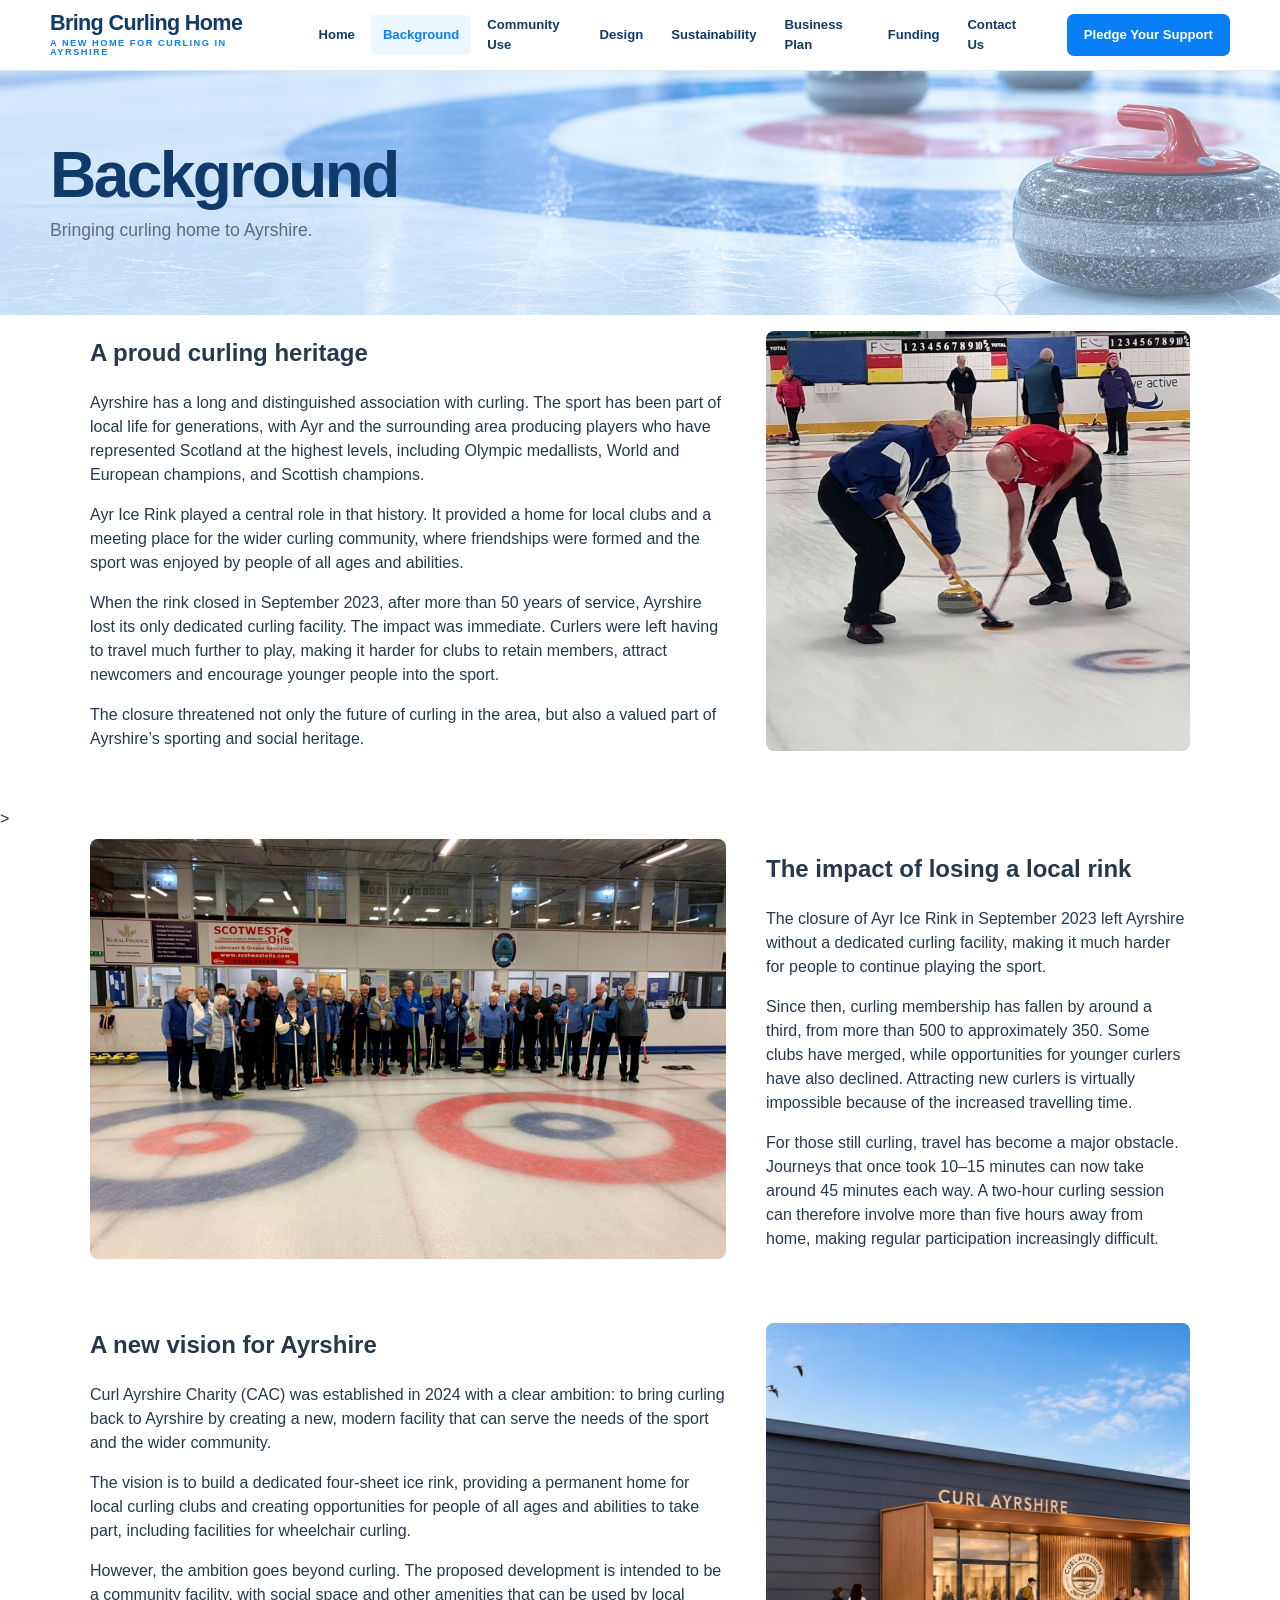
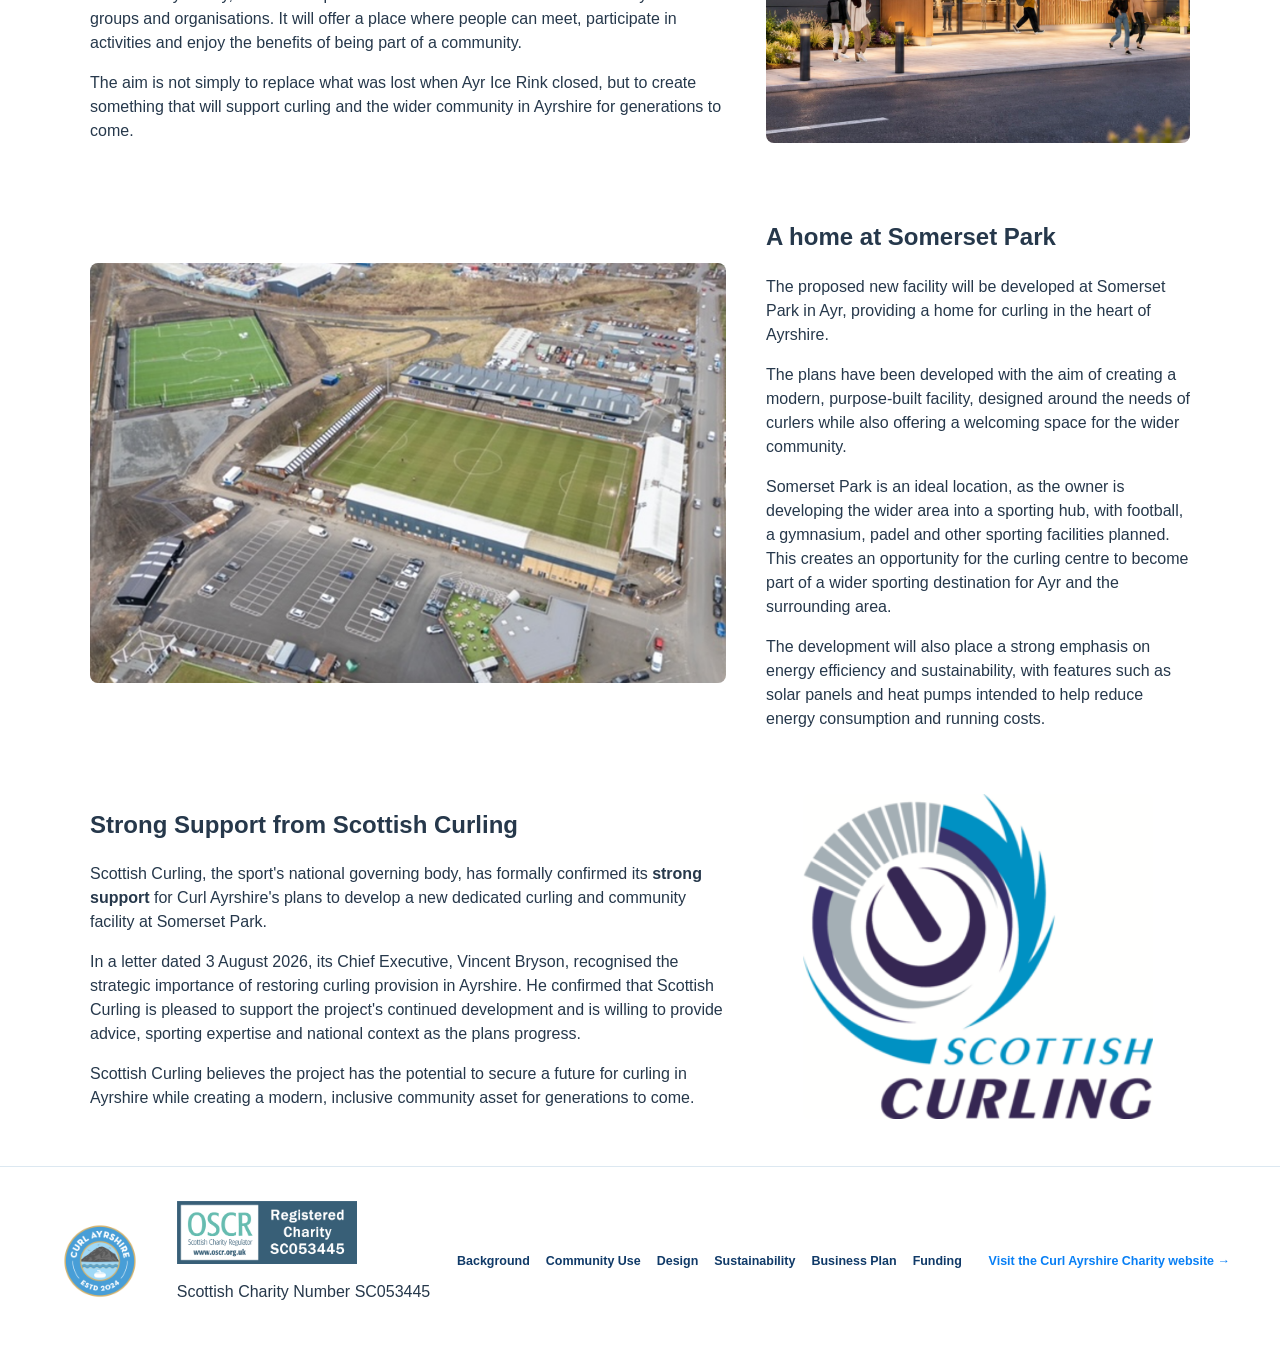
==== commit 21787e47: "background" ====
--- a/background.html
+++ b/background.html
@@ -69,15 +69,29 @@
         <div class="background-feature background-feature-reverse">
 
             <div class="background-text">
-                <h2>The impact of losing local ice</h2>
+                <h2>The impact of losing a local rink</h2>
 
-                <p>The closure of Ayr Ice Rink created a substantial gap in local sporting provision. Curlers who had previously enjoyed a short journey to play were now having to travel much further to access ice, creating difficulties for individuals, families and clubs across Ayrshire.</p>
+                <p>
+    The closure of Ayr Ice Rink in September 2023 left Ayrshire
+    without a dedicated curling facility, making it much harder
+    for people to continue playing the sport.
+</p>
 
-                <p>The impact has been significant. Since the rink closed, local curling membership has fallen by approximately one-third, from more than 500 participants to around 350. Several clubs have merged or become dormant, while junior participation has fallen considerably.</p>
+<p>
+    Since then, curling membership has fallen by around a third,
+    from more than 500 to approximately 350. Some clubs have
+    merged, while opportunities for younger curlers have also
+    declined. Attracting new curlers is virtually impossible
+    because of the increased travelling time.
+</p>
 
-                <p>Travel times have increased from around 10–15 minutes each way to approximately 45 minutes. A typical two-hour curling session can now involve a commitment of more than five hours when travel and the social aspects of the sport are included. For many people, particularly younger players, families, older adults and those without access to private transport, this presents a real barrier to participation.</p>
-
-                <p>Without a dedicated local facility, there is a risk that participation will continue to decline, clubs will struggle to remain viable and opportunities for young people to develop their skills will be lost.</p>
+<p>
+    For those still curling, travel has become a major obstacle.
+    Journeys that once took 10–15 minutes can now take around
+    45 minutes each way. A two-hour curling session can therefore
+    involve more than five hours away from home, making regular
+    participation increasingly difficult.
+</p>
             </div>
 
             <div class="background-image">
